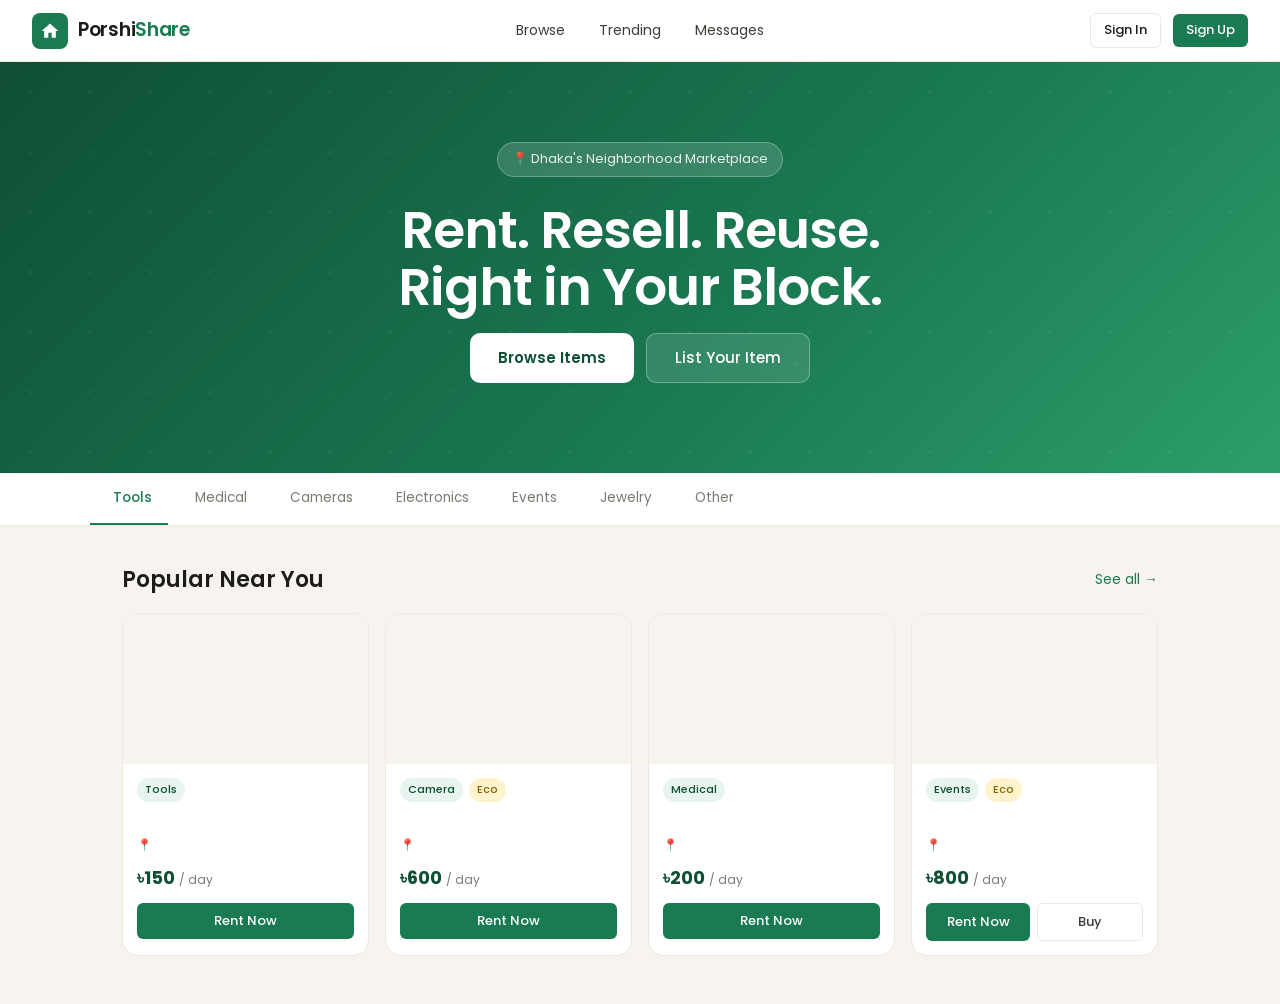
==== index.html @ 2c0fa19a "Add font styles and improve HTML structure for better readability" ====
<!DOCTYPE html>
<html lang="en">
<head>
<meta charset="UTF-8">
<meta name="viewport" content="width=device-width, initial-scale=1.0">
<title>NeighborRent – Dhaka Rental & Resale Platform</title>
<link href="https://fonts.googleapis.com/css2?family=DM+Sans:ital,opsz,wght@0,9..40,300;0,9..40,400;0,9..40,500;0,9..40,600;1,9..40,300&family=Playfair+Display:wght@500;600&display=swap" rel="stylesheet">
<link rel="preconnect" href="https://fonts.googleapis.com">
<link rel="preconnect" href="https://fonts.gstatic.com" crossorigin>
<link href="https://fonts.googleapis.com/css2?family=Poppins:ital,wght@0,100;0,200;0,300;0,400;0,500;0,600;0,700;0,800;0,900;1,100;1,200;1,300;1,400;1,500;1,600;1,700;1,800;1,900&display=swap" rel="stylesheet">
<link rel="stylesheet" href="styles.css">
</head>
<body>
<nav class="topbar">
  <a href="index.html" class="logo">
    <div class="logo-icon">
      <svg viewBox="0 0 24 24"><path d="M10 20v-6h4v6h5v-8h3L12 3 2 12h3v8z"/></svg>
    </div>
    <span class="logo-text">Porshi<span>Share</span></span>
  </a>
  <div class="nav-links" id="nav-public">
    <a href="browse.html" class="nav-link">Browse</a>
    <a href="trending.html" class="nav-link">Trending</a>
    <a href="messages.html" class="nav-link">Messages</a>
  </div>
  <div class="nav-right" id="nav-right-public">
    <a href="signin.html" class="btn btn-outline btn-sm">Sign In</a>
    <a href="signup.html" class="btn btn-primary btn-sm">Sign Up</a>
  </div>
</nav>
<div id="page-home" class="page-section active">
  <!-- Hero -->
  <div class="hero">
    <div class="hero-badge">📍 Dhaka's Neighborhood Marketplace</div>
    <h1>Rent. Resell. Reuse.<br>Right in Your Block.</h1>
    
    <div class="hero-actions">
      <a href="browse.html" class="btn hero btn-white">Browse Items</a>
      <a href="signup.html" class="btn hero btn-ghost">List Your Item</a>
    </div>
  </div>

  <!-- Category Bar -->
  <div class="category-bar">
    <div class="inner">
      <div class="cat-pill active"><span class="icon"></span> Tools</div>
      <div class="cat-pill"><span class="icon"></span> Medical</div>
      <div class="cat-pill"><span class="icon"></span> Cameras</div>
      <div class="cat-pill"><span class="icon"></span> Electronics</div>
      <div class="cat-pill"><span class="icon"></span> Events</div>
      <div class="cat-pill"><span class="icon"></span> Jewelry</div>
      <div class="cat-pill"><span class="icon"></span> Other</div>
    </div>
  </div>

  <!-- Featured Items -->
  <div class="container u-inline-001">
    <div class="flex-between mb-2">
      <h2 class="u-inline-002">Popular Near You</h2>
      <a href="browse.html" class="text-green u-inline-003">See all →</a>
    </div>
    <div class="cards-grid">
      <div class="item-card" onclick="location.href='item-detail.html'">
        <div class="card-img"> <img src="./assets/machine.webp" alt=""> </div>
        <div class="card-body">
          <div class="card-meta"><span class="card-cat">Tools</span></div>
          <div class="card-name">Bosch Power Drill Set</div>
          <div class="card-block">📍 Dhanmondi Block 4</div>
          <div class="card-price">৳150 <span>/ day</span></div>
          <div class="card-actions">
            <button class="btn-rent">Rent Now</button>
          </div>
        </div>
      </div>
      <div class="item-card" onclick="location.href='item-detail.html'">
        <div class="card-img"> <img src="./assets/machine.webp" alt=""> </div>
        <div class="card-body">
          <div class="card-meta"><span class="card-cat">Camera</span><span class="eco-badge">Eco</span></div>
          <div class="card-name">Sony A7III + 50mm Lens</div>
          <div class="card-block">📍 Gulshan Block 2</div>
          <div class="card-price">৳600 <span>/ day</span></div>
          <div class="card-actions">
            <button class="btn-rent">Rent Now</button>
          </div>
        </div>
      </div>
      <div class="item-card" onclick="location.href='item-detail.html'">
        <div class="card-img"> <img src="./assets/machine.webp" alt=""> </div>
        <div class="card-body">
          <div class="card-meta"><span class="card-cat">Medical</span></div>
          <div class="card-name">Wheelchair (Foldable)</div>
          <div class="card-block">📍 Mirpur Block 10</div>
          <div class="card-price">৳200 <span>/ day</span></div>
          <div class="card-actions">
            <button class="btn-rent">Rent Now</button>
          </div>
        </div>
      </div>
      <div class="item-card" onclick="location.href='item-detail.html'">
        <div class="card-img"> <img src="./assets/machine.webp" alt=""> </div>
        <div class="card-body">
          <div class="card-meta"><span class="card-cat">Events</span><span class="eco-badge"> Eco</span></div>
          <div class="card-name">Projector + Screen 120"</div>
          <div class="card-block">📍 Uttara Sector 7</div>
          <div class="card-price">৳800 <span>/ day</span></div>
          <div class="card-actions">
            <button class="btn-rent">Rent Now</button>
            <button class="btn-buy">Buy</button>
          </div>
        </div>
      </div>
    </div>

    <!-- Eco Banner -->

  </div>


</div>

<!-- ══════════════════════════════════════════
     PAGE: BROWSE
══════════════════════════════════════════ -->
<script src="scripts.js"></script>
</body>
</html>
---- styles.css ----
:root {
  --green: #1a7a52;
  --green-light: #e8f5ef;
  --green-mid: #2d9e6a;
  --green-dark: #0f4f34;
  --amber: #e8a020;
  --amber-light: #fef6e4;
  --coral: #e55a38;
  --sand: #f7f4ef;
  --sand-dark: #ede8e0;
  --ink: #1c1c1a;
  --ink-mid: #3d3d38;
  --ink-muted: #7a7a72;
  --ink-faint: #b5b5ac;
  --white: #ffffff;
  --radius: 10px;
  --radius-sm: 6px;
  --radius-lg: 16px;
  --shadow: 0 2px 12px rgba(0, 0, 0, 0.07);
  --shadow-md: 0 4px 24px rgba(0, 0, 0, 0.10);
}

* {
  box-sizing: border-box;
  margin: 0;
  padding: 0;
  font-family: "Poppins", sans-serif;
}

body {
  background: var(--sand);
  color: var(--ink);
  font-size: 15px;
  line-height: 1.6;
}

/* Navigation and global header */
.topbar {
  background: var(--white);
  border-bottom: 1px solid var(--sand-dark);
  padding: 0 2rem;
  height: 62px;
  display: flex;
  align-items: center;
  justify-content: space-between;
  position: sticky;
  top: 0;
  z-index: 100;
}

.logo {
  display: flex;
  align-items: center;
  gap: 10px;
  text-decoration: none;
}

.logo-icon {
  width: 36px;
  height: 36px;
  background: var(--green);
  border-radius: 8px;
  display: flex;
  align-items: center;
  justify-content: center;
}

.logo-icon svg {
  width: 20px;
  height: 20px;
  fill: white;
}

.logo-text {
  font-size: 19px;
  font-weight: 600;
  color: var(--ink);
  letter-spacing: -0.3px;
}

.logo-text span {
  color: var(--green);
}

.nav-links {
  display: flex;
  align-items: center;
  gap: 6px;
}

.nav-link {
  padding: 7px 14px;
  border-radius: var(--radius-sm);
  font-size: 14px;
  color: var(--ink-mid);
  text-decoration: none;
  transition: all 0.15s;
  font-weight: 400;
}

.nav-link:hover {
  background: var(--sand);
  color: var(--ink);
}

.nav-link.active {
  color: var(--green);
  font-weight: 500;
}

.nav-badge {
  position: relative;
  display: flex;
  align-items: center;
  justify-content: center;
  width: 38px;
  height: 38px;
  border-radius: 50%;
  border: 1px solid var(--sand-dark);
  cursor: pointer;
  transition: background 0.15s;
}

.nav-badge:hover {
  background: var(--sand);
}

.nav-badge .dot {
  position: absolute;
  top: 7px;
  right: 7px;
  width: 8px;
  height: 8px;
  border-radius: 50%;
  background: var(--coral);
  border: 2px solid white;
}

.nav-right {
  display: flex;
  align-items: center;
  gap: 12px;
}

.btn {
  display: inline-flex;
  align-items: center;
  gap: 7px;
  padding: 9px 18px;
  border-radius: var(--radius-sm);
  font-size: 14px;
  font-weight: 500;
  cursor: pointer;
  transition: all 0.15s;
  text-decoration: none;
  border: none;
}

.btn-primary {
  background: var(--green);
  color: white;
}

.btn-primary:hover {
  background: var(--green-dark);
}

.btn-outline {
  background: transparent;
  color: var(--ink);
  border: 1px solid var(--sand-dark);
}

.btn-outline:hover {
  background: var(--sand);
}

.btn-sm {
  padding: 6px 13px;
  font-size: 13px;
}

.btn-amber {
  background: var(--amber);
  color: white;
}

.btn-amber:hover {
  opacity: 0.9;
}

.avatar {
  width: 36px;
  height: 36px;
  border-radius: 50%;
  background: var(--green-light);
  color: var(--green-dark);
  font-weight: 600;
  font-size: 13px;
  display: flex;
  align-items: center;
  justify-content: center;
  cursor: pointer;
  border: 2px solid var(--green-light);
}

/* Page shell */
.page-section {
  display: block;
}

.container {
  max-width: 1100px;
  margin: 0 auto;
  padding: 0 2rem;
}

/* Home page hero */
.hero {
  background: linear-gradient(135deg, #0f4f34 0%, #1a7a52 60%, #2d9e6a 100%);
  padding: 80px 2rem 90px;
  text-align: center;
  position: relative;
  overflow: hidden;
}

.hero::before {
  content: "";
  position: absolute;
  inset: 0;
  background: url("data:image/svg+xml,%3Csvg width='60' height='60' viewBox='0 0 60 60' xmlns='http://www.w3.org/2000/svg'%3E%3Ccircle cx='30' cy='30' r='1.5' fill='%23ffffff' fill-opacity='0.06'/%3E%3C/svg%3E");
}

.hero-badge {
  display: inline-flex;
  align-items: center;
  gap: 7px;
  background: rgba(255, 255, 255, 0.15);
  border: 1px solid rgba(255, 255, 255, 0.25);
  color: rgba(255, 255, 255, 0.9);
  padding: 6px 14px;
  border-radius: 99px;
  font-size: 13px;
  margin-bottom: 24px;
}

.hero h1 {
  font-size: 52px;
  font-weight: 600;
  color: white;
  line-height: 1.1;
  margin-bottom: 18px;
  letter-spacing: -1px;
}

.hero h1 em {
  font-style: italic;
  color: #a8dfc7;
}

.hero p {
  font-size: 17px;
  color: rgba(255, 255, 255, 0.75);
  max-width: 500px;
  margin: 0 auto 36px;
  font-weight: 300;
}

.hero-actions {
  display: flex;
  gap: 12px;
  justify-content: center;
  flex-wrap: wrap;
}

.hero .btn-white {
  background: white;
  color: var(--green-dark);
  font-weight: 600;
  padding: 12px 28px;
  font-size: 15px;
  border-radius: var(--radius);
}

.hero .btn-white:hover {
  background: var(--green-light);
}

.hero .btn-ghost {
  background: rgba(255, 255, 255, 0.12);
  color: white;
  border: 1px solid rgba(255, 255, 255, 0.3);
  padding: 12px 28px;
  font-size: 15px;
  border-radius: var(--radius);
}

.hero-stats {
  display: flex;
  gap: 40px;
  justify-content: center;
  margin-top: 56px;
  padding-top: 36px;
  border-top: 1px solid rgba(255, 255, 255, 0.15);
}

.hero-stat {
  text-align: center;
}

.hero-stat .num {
  font-size: 28px;
  font-weight: 600;
  color: white;
}

.hero-stat .lbl {
  font-size: 13px;
  color: rgba(255, 255, 255, 0.6);
  margin-top: 3px;
}

/* Category navigation */
.category-bar {
  background: var(--white);
  border-bottom: 1px solid var(--sand-dark);
  padding: 0 2rem;
}

.category-bar .inner {
  max-width: 1100px;
  margin: 0 auto;
  display: flex;
  gap: 4px;
  overflow-x: auto;
}

.cat-pill {
  display: flex;
  align-items: center;
  gap: 7px;
  padding: 14px 16px;
  white-space: nowrap;
  cursor: pointer;
  font-size: 13.5px;
  color: var(--ink-muted);
  border-bottom: 2px solid transparent;
  transition: all 0.15s;
  font-weight: 400;
}

.cat-pill:hover {
  color: var(--ink);
}

.cat-pill.active {
  color: var(--green);
  border-bottom-color: var(--green);
  font-weight: 500;
}

.cat-pill .icon {
  font-size: 16px;
}

/* Browse and item grids */
.browse-layout {
  display: flex;
  gap: 24px;
  padding: 32px 0;
}

.filter-sidebar {
  width: 220px;
  flex-shrink: 0;
  background: var(--white);
  border-radius: var(--radius-lg);
  border: 1px solid var(--sand-dark);
  padding: 20px;
  height: -moz-fit-content;
  height: fit-content;
}

.filter-sidebar h3 {
  font-size: 13px;
  font-weight: 600;
  text-transform: uppercase;
  letter-spacing: 0.8px;
  color: var(--ink-muted);
  margin-bottom: 14px;
}

.filter-group {
  margin-bottom: 22px;
}

.filter-group label {
  display: flex;
  align-items: center;
  gap: 9px;
  padding: 6px 0;
  font-size: 14px;
  color: var(--ink-mid);
  cursor: pointer;
}

.filter-group label input[type=checkbox] {
  accent-color: var(--green);
  width: 15px;
  height: 15px;
}

.filter-group label input[type=radio] {
  accent-color: var(--green);
  width: 15px;
  height: 15px;
}

.items-grid {
  flex: 1;
}

.search-bar {
  display: flex;
  gap: 10px;
  margin-bottom: 20px;
}

.search-input {
  flex: 1;
  padding: 11px 16px;
  border-radius: var(--radius-sm);
  border: 1px solid var(--sand-dark);
  font-size: 14px;
  background: var(--white);
  color: var(--ink);
  outline: none;
  transition: border 0.15s;
}

.search-input:focus {
  border-color: var(--green);
}

.cards-grid {
  display: grid;
  grid-template-columns: repeat(auto-fill, minmax(200px, 1fr));
  gap: 16px;
}

.item-card {
  background: var(--white);
  border-radius: var(--radius-lg);
  border: 1px solid var(--sand-dark);
  overflow: hidden;
  transition: box-shadow 0.2s, transform 0.15s;
  cursor: pointer;
}

.item-card:hover {
  box-shadow: var(--shadow-md);
  transform: translateY(-2px);
}

.card-img {
  width: 100%;
  height: 150px;
  -o-object-fit: cover;
     object-fit: cover;
  background: var(--sand);
  display: flex;
  align-items: center;
  justify-content: center;
  font-size: 40px;
}
.card-img img {
  width: 100%;
}

.card-body {
  padding: 14px;
}

.card-meta {
  display: flex;
  align-items: center;
  gap: 6px;
  margin-bottom: 6px;
}

.card-cat {
  font-size: 11px;
  background: var(--green-light);
  color: var(--green-dark);
  padding: 3px 8px;
  border-radius: 99px;
  font-weight: 500;
}

.eco-badge {
  font-size: 11px;
  background: #fff3cd;
  color: #856404;
  padding: 3px 8px;
  border-radius: 99px;
  font-weight: 500;
}

.card-name {
  font-weight: 600;
  font-size: 14.5px;
  margin-bottom: 4px;
  color: #fff;
}

.card-block {
  font-size: 12px;
  color: #fff;
  display: flex;
  align-items: center;
  gap: 4px;
  margin-bottom: 10px;
}

.card-price {
  font-size: 18px;
  font-weight: 700;
  color: var(--green-dark);
}

.card-price span {
  font-size: 12px;
  font-weight: 400;
  color: var(--ink-muted);
}

.card-actions {
  display: flex;
  gap: 7px;
  margin-top: 10px;
}

.btn-rent {
  flex: 1;
  background: var(--green);
  color: white;
  border: none;
  padding: 8px;
  border-radius: var(--radius-sm);
  font-size: 13px;
  font-weight: 500;
  cursor: pointer;
  transition: background 0.15s;
}

.btn-rent:hover {
  background: var(--green-dark);
}

.btn-buy {
  flex: 1;
  background: transparent;
  color: var(--ink-mid);
  border: 1px solid var(--sand-dark);
  padding: 8px;
  border-radius: var(--radius-sm);
  font-size: 13px;
  font-weight: 500;
  cursor: pointer;
  transition: background 0.15s;
}

.btn-buy:hover {
  background: var(--sand);
}

/* Authentication pages */
.auth-wrapper {
  min-height: calc(100vh - 62px);
  display: flex;
  align-items: center;
  justify-content: center;
  background: var(--sand);
  padding: 40px 2rem;
}

.auth-card {
  background: var(--white);
  border-radius: var(--radius-lg);
  border: 1px solid var(--sand-dark);
  padding: 40px 44px;
  width: 100%;
  max-width: 440px;
  box-shadow: var(--shadow);
}

.auth-logo {
  display: flex;
  align-items: center;
  gap: 10px;
  margin-bottom: 28px;
}

.auth-title {
  font-size: 26px;
  font-weight: 600;
  margin-bottom: 6px;
}

.auth-sub {
  font-size: 14px;
  color: var(--ink-muted);
  margin-bottom: 28px;
}

.form-group {
  margin-bottom: 16px;
}

.form-label {
  display: block;
  font-size: 13px;
  font-weight: 500;
  color: var(--ink-mid);
  margin-bottom: 6px;
}

.form-input {
  width: 100%;
  padding: 11px 14px;
  border-radius: var(--radius-sm);
  border: 1px solid var(--sand-dark);
  font-size: 14px;
  color: var(--ink);
  background: var(--white);
  outline: none;
  transition: border 0.15s;
}

.form-input:focus {
  border-color: var(--green);
  box-shadow: 0 0 0 3px rgba(26, 122, 82, 0.1);
}

.form-select {
  width: 100%;
  padding: 11px 14px;
  border-radius: var(--radius-sm);
  border: 1px solid var(--sand-dark);
  font-size: 14px;
  color: var(--ink);
  background: var(--white);
  outline: none;
  cursor: pointer;
}

.form-row {
  display: grid;
  grid-template-columns: 1fr 1fr;
  gap: 12px;
}

.form-hint {
  font-size: 12px;
  color: var(--ink-muted);
  margin-top: 5px;
}

.divider {
  height: 1px;
  background: var(--sand-dark);
  margin: 20px 0;
  position: relative;
}

.divider::after {
  content: "or";
  position: absolute;
  top: -10px;
  left: 50%;
  transform: translateX(-50%);
  background: white;
  padding: 0 10px;
  font-size: 12px;
  color: var(--ink-faint);
}

.auth-link {
  font-size: 14px;
  color: var(--ink-muted);
  text-align: center;
  margin-top: 18px;
}

.auth-link a {
  color: var(--green);
  text-decoration: none;
  font-weight: 500;
}

.btn-full {
  width: 100%;
  justify-content: center;
  padding: 12px;
  font-size: 15px;
  border-radius: var(--radius-sm);
}

/* Dashboard shell */
.dashboard-layout {
  display: flex;
  min-height: calc(100vh - 62px);
}

.sidebar {
  width: 220px;
  flex-shrink: 0;
  background: var(--white);
  border-right: 1px solid var(--sand-dark);
  padding: 24px 12px;
}

.sidebar-user {
  padding: 4px 8px 20px;
  border-bottom: 1px solid var(--sand-dark);
  margin-bottom: 16px;
}

.sidebar-user .u-name {
  font-weight: 600;
  font-size: 14.5px;
  color: var(--ink);
}

.sidebar-user .u-block {
  font-size: 12px;
  color: var(--ink-muted);
  margin-top: 2px;
}

.sidebar-user .u-avatar {
  width: 42px;
  height: 42px;
  border-radius: 50%;
  background: var(--green-light);
  color: var(--green-dark);
  font-weight: 700;
  font-size: 15px;
  display: flex;
  align-items: center;
  justify-content: center;
  margin-bottom: 10px;
}

.sidebar-nav a {
  display: flex;
  align-items: center;
  gap: 10px;
  padding: 9px 12px;
  border-radius: var(--radius-sm);
  font-size: 13.5px;
  color: var(--ink-mid);
  text-decoration: none;
  transition: all 0.15s;
  margin-bottom: 2px;
}

.sidebar-nav a .icon {
  font-size: 16px;
  width: 20px;
  text-align: center;
}

.sidebar-nav a:hover {
  background: var(--sand);
  color: var(--ink);
}

.sidebar-nav a.active {
  background: var(--green-light);
  color: var(--green-dark);
  font-weight: 500;
}

.sidebar-nav a.logout {
  color: var(--coral);
  margin-top: 16px;
}

.sidebar-nav a.logout:hover {
  background: #fdf0ed;
}

.dash-main {
  flex: 1;
  padding: 32px;
  background: var(--sand);
  overflow-y: auto;
}

.dash-welcome {
  font-size: 24px;
  font-weight: 600;
  color: var(--ink);
  margin-bottom: 4px;
}

.dash-sub {
  font-size: 14px;
  color: var(--ink-muted);
  margin-bottom: 28px;
}

.stat-grid {
  display: grid;
  grid-template-columns: repeat(auto-fill, minmax(180px, 1fr));
  gap: 14px;
  margin-bottom: 28px;
}

.stat-card {
  background: var(--white);
  border-radius: var(--radius-lg);
  border: 1px solid var(--sand-dark);
  padding: 20px;
}

.stat-card .stat-label {
  font-size: 12px;
  color: var(--ink-muted);
  font-weight: 500;
  text-transform: uppercase;
  letter-spacing: 0.6px;
  margin-bottom: 8px;
}

.stat-card .stat-num {
  font-size: 30px;
  font-weight: 700;
  color: var(--ink);
}

.stat-card .stat-sub {
  font-size: 12px;
  color: var(--green);
  margin-top: 4px;
}

.stat-card.accent {
  background: var(--green);
  border-color: var(--green);
}

.stat-card.accent .stat-label {
  color: rgba(255, 255, 255, 0.7);
}

.stat-card.accent .stat-num {
  color: white;
}

.stat-card.accent .stat-sub {
  color: rgba(255, 255, 255, 0.75);
}

.section-title {
  font-size: 15px;
  font-weight: 600;
  color: var(--ink);
  margin-bottom: 14px;
}

.dash-grid {
  display: grid;
  grid-template-columns: 1fr 1fr;
  gap: 20px;
}

.dash-card {
  background: var(--white);
  border-radius: var(--radius-lg);
  border: 1px solid var(--sand-dark);
  padding: 20px;
}

.activity-item {
  display: flex;
  align-items: flex-start;
  gap: 12px;
  padding: 10px 0;
  border-bottom: 1px solid var(--sand-dark);
}

.activity-item:last-child {
  border-bottom: none;
}

.activity-dot {
  width: 8px;
  height: 8px;
  border-radius: 50%;
  margin-top: 7px;
  flex-shrink: 0;
}

.activity-dot.green {
  background: var(--green);
}

.activity-dot.amber {
  background: var(--amber);
}

.activity-dot.coral {
  background: var(--coral);
}

.activity-text {
  font-size: 13.5px;
  color: var(--ink-mid);
  flex: 1;
}

.activity-time {
  font-size: 12px;
  color: var(--ink-faint);
  margin-top: 2px;
}

/* My items table */
.table-card {
  background: var(--white);
  border-radius: var(--radius-lg);
  border: 1px solid var(--sand-dark);
  overflow: hidden;
}

.table-header {
  padding: 18px 20px;
  border-bottom: 1px solid var(--sand-dark);
  display: flex;
  align-items: center;
  justify-content: space-between;
}

.table-header h2 {
  font-size: 16px;
  font-weight: 600;
}

table {
  width: 100%;
  border-collapse: collapse;
}

th {
  font-size: 12px;
  font-weight: 600;
  text-transform: uppercase;
  letter-spacing: 0.6px;
  color: var(--ink-muted);
  padding: 12px 16px;
  text-align: left;
  border-bottom: 1px solid var(--sand-dark);
  background: var(--sand);
}

td {
  padding: 14px 16px;
  font-size: 14px;
  color: var(--ink-mid);
  border-bottom: 1px solid var(--sand-dark);
  vertical-align: middle;
}

tr:last-child td {
  border-bottom: none;
}

tr:hover td {
  background: var(--sand);
}

.status-pill {
  display: inline-block;
  padding: 3px 10px;
  border-radius: 99px;
  font-size: 12px;
  font-weight: 500;
}

.s-available {
  background: var(--green-light);
  color: var(--green-dark);
}

.s-rented {
  background: #fff3cd;
  color: #856404;
}

.s-sold {
  background: #fdecea;
  color: #a93226;
}

.s-pending {
  background: #e8f4fd;
  color: #1a5276;
}

.action-link {
  color: var(--green);
  font-size: 13px;
  cursor: pointer;
  font-weight: 500;
  text-decoration: none;
}

.action-link.del {
  color: var(--coral);
}

.thumb {
  width: 44px;
  height: 44px;
  border-radius: var(--radius-sm);
  background: var(--sand-dark);
  display: flex;
  align-items: center;
  justify-content: center;
  font-size: 22px;
}

/* Item detail page */
.detail-layout {
  display: grid;
  grid-template-columns: 1.1fr 0.9fr;
  gap: 28px;
  padding: 32px 0;
}

.gallery {
  border-radius: var(--radius-lg);
  overflow: hidden;
  border: 1px solid var(--sand-dark);
}

.gallery-main {
  height: 320px;
  background: var(--sand);
  display: flex;
  align-items: center;
  justify-content: center;
  font-size: 90px;
}

.gallery-thumbs {
  display: flex;
  gap: 8px;
  padding: 10px;
  background: var(--white);
}

.gallery-thumb {
  width: 56px;
  height: 56px;
  border-radius: var(--radius-sm);
  background: var(--sand-dark);
  display: flex;
  align-items: center;
  justify-content: center;
  font-size: 24px;
  cursor: pointer;
  border: 2px solid transparent;
}
.gallery-thumb img {
  width: 100%;
}

.gallery-thumb.active {
  border-color: var(--green);
}

.detail-info {
  background: var(--white);
  border-radius: var(--radius-lg);
  border: 1px solid var(--sand-dark);
  padding: 24px;
}

.detail-cats {
  display: flex;
  gap: 7px;
  margin-bottom: 12px;
}

.detail-name {
  font-size: 26px;
  font-weight: 600;
  color: var(--ink);
  margin-bottom: 8px;
  line-height: 1.2;
}

.detail-price {
  font-size: 26px;
  font-weight: 700;
  color: var(--green-dark);
  margin-bottom: 4px;
}

.detail-price span {
  font-size: 14px;
  font-weight: 400;
  color: var(--ink-muted);
}

.detail-seller {
  display: flex;
  align-items: center;
  gap: 10px;
  padding: 14px 0;
  border-top: 1px solid var(--sand-dark);
  border-bottom: 1px solid var(--sand-dark);
  margin: 16px 0;
}

.seller-avatar {
  width: 38px;
  height: 38px;
  border-radius: 50%;
  background: var(--green-light);
  color: var(--green-dark);
  font-weight: 600;
  font-size: 13px;
  display: flex;
  align-items: center;
  justify-content: center;
}

.seller-info .s-name {
  font-weight: 600;
  font-size: 14px;
  color: var(--ink);
}

.seller-info .s-rating {
  font-size: 12px;
  color: var(--ink-muted);
}

.stars {
  color: var(--amber);
  font-size: 13px;
}

.delivery-box {
  background: var(--green-light);
  border-radius: var(--radius-sm);
  padding: 10px 14px;
  display: flex;
  align-items: center;
  gap: 10px;
  margin-bottom: 16px;
  font-size: 13.5px;
}

.delivery-box .icon {
  font-size: 20px;
}

.delivery-box .label {
  font-weight: 500;
  color: var(--green-dark);
}

.detail-desc {
  font-size: 14px;
  color: var(--ink-muted);
  line-height: 1.7;
  margin-bottom: 18px;
}

.condition-badge {
  display: inline-flex;
  align-items: center;
  gap: 5px;
  font-size: 13px;
  padding: 4px 10px;
  background: var(--sand);
  border-radius: 99px;
  color: var(--ink-mid);
  margin-bottom: 14px;
}

.detail-actions {
  display: flex;
  gap: 10px;
}

.detail-actions .btn {
  flex: 1;
  justify-content: center;
  padding: 13px;
  font-size: 15px;
  border-radius: var(--radius-sm);
}

/* Add listing form */
.listing-card {
  background: var(--white);
  border-radius: var(--radius-lg);
  border: 1px solid var(--sand-dark);
  padding: 28px 32px;
}

.listing-card h2 {
  font-size: 22px;
  font-weight: 600;
  margin-bottom: 4px;
}

.listing-card .sub {
  font-size: 14px;
  color: var(--ink-muted);
  margin-bottom: 28px;
}

.upload-zone {
  border: 2px dashed var(--sand-dark);
  border-radius: var(--radius);
  padding: 32px;
  text-align: center;
  cursor: pointer;
  transition: border 0.15s;
  margin-bottom: 16px;
}

.upload-zone:hover {
  border-color: var(--green);
  background: var(--green-light);
}

.upload-icon {
  font-size: 32px;
  margin-bottom: 8px;
}

.upload-zone p {
  font-size: 14px;
  color: var(--ink-muted);
}

.upload-zone strong {
  color: var(--green);
}

.type-toggle {
  display: flex;
  gap: 0;
  border: 1px solid var(--sand-dark);
  border-radius: var(--radius-sm);
  overflow: hidden;
}

.type-opt {
  flex: 1;
  padding: 10px;
  text-align: center;
  font-size: 14px;
  cursor: pointer;
  background: white;
  color: var(--ink-mid);
  transition: all 0.15s;
  font-weight: 400;
}

.type-opt.active {
  background: var(--green);
  color: white;
  font-weight: 500;
}

.eco-check {
  display: flex;
  align-items: center;
  gap: 10px;
  padding: 14px;
  background: var(--green-light);
  border-radius: var(--radius-sm);
  border: 1px solid rgba(26, 122, 82, 0.2);
}

.eco-check label {
  font-size: 14px;
  color: var(--green-dark);
  font-weight: 500;
  cursor: pointer;
}

.eco-check input {
  accent-color: var(--green);
  width: 17px;
  height: 17px;
}

/* Messages layout */
.msg-layout {
  display: flex;
  height: calc(100vh - 62px - 64px);
  border: 1px solid var(--sand-dark);
  border-radius: var(--radius-lg);
  overflow: hidden;
  background: var(--white);
}

.msg-sidebar {
  width: 280px;
  border-right: 1px solid var(--sand-dark);
  display: flex;
  flex-direction: column;
}

.msg-sidebar-head {
  padding: 16px;
  border-bottom: 1px solid var(--sand-dark);
  font-weight: 600;
  font-size: 15px;
}

.convo-list {
  overflow-y: auto;
  flex: 1;
}

.convo-item {
  display: flex;
  align-items: center;
  gap: 12px;
  padding: 14px 16px;
  cursor: pointer;
  border-bottom: 1px solid var(--sand-dark);
  transition: background 0.12s;
}

.convo-item:hover {
  background: var(--sand);
}

.convo-item.active {
  background: var(--green-light);
}

.convo-av {
  width: 40px;
  height: 40px;
  border-radius: 50%;
  background: var(--sand-dark);
  display: flex;
  align-items: center;
  justify-content: center;
  font-weight: 600;
  font-size: 14px;
  color: var(--ink-mid);
  flex-shrink: 0;
}

.convo-info {
  flex: 1;
  min-width: 0;
}

.convo-name {
  font-weight: 500;
  font-size: 14px;
  color: var(--ink);
}

.convo-preview {
  font-size: 12.5px;
  color: var(--ink-muted);
  white-space: nowrap;
  overflow: hidden;
  text-overflow: ellipsis;
}

.convo-meta {
  text-align: right;
}

.convo-time {
  font-size: 11px;
  color: var(--ink-faint);
}

.convo-unread {
  width: 18px;
  height: 18px;
  border-radius: 50%;
  background: var(--green);
  color: white;
  font-size: 10px;
  font-weight: 700;
  display: flex;
  align-items: center;
  justify-content: center;
  margin-top: 4px;
  margin-left: auto;
}

.msg-main {
  flex: 1;
  display: flex;
  flex-direction: column;
}

.msg-main-head {
  padding: 14px 20px;
  border-bottom: 1px solid var(--sand-dark);
  display: flex;
  align-items: center;
  gap: 12px;
}

.msg-main-head .title {
  font-weight: 600;
  font-size: 15px;
}

.msg-main-head .sub {
  font-size: 12px;
  color: var(--ink-muted);
}

.msg-body {
  flex: 1;
  overflow-y: auto;
  padding: 20px;
  display: flex;
  flex-direction: column;
  gap: 14px;
  background: var(--sand);
}

.msg-bubble-row {
  display: flex;
  gap: 10px;
}

.msg-bubble-row.me {
  flex-direction: row-reverse;
}

.bubble {
  max-width: 68%;
  padding: 10px 14px;
  border-radius: 14px;
  font-size: 14px;
  line-height: 1.5;
}

.bubble.them {
  background: var(--white);
  color: var(--ink);
  border-bottom-left-radius: 4px;
  border: 1px solid var(--sand-dark);
}

.bubble.me {
  background: var(--green);
  color: white;
  border-bottom-right-radius: 4px;
}

.bubble-time {
  font-size: 11px;
  color: var(--ink-faint);
  margin-top: 4px;
  text-align: right;
}

.bubble.me .bubble-time {
  color: rgba(255, 255, 255, 0.65);
}

.msg-input-bar {
  padding: 14px 20px;
  border-top: 1px solid var(--sand-dark);
  display: flex;
  gap: 10px;
  align-items: center;
  background: var(--white);
}

.msg-input {
  flex: 1;
  padding: 10px 14px;
  border-radius: 99px;
  border: 1px solid var(--sand-dark);
  font-size: 14px;
  background: var(--sand);
  outline: none;
}

.msg-input:focus {
  border-color: var(--green);
  background: white;
}

.send-btn {
  width: 40px;
  height: 40px;
  border-radius: 50%;
  background: var(--green);
  border: none;
  cursor: pointer;
  display: flex;
  align-items: center;
  justify-content: center;
}

.send-btn svg {
  fill: white;
  width: 17px;
  height: 17px;
}

/* Trending page */
.trending-hero {
  background: linear-gradient(135deg, #0f4f34, #1a7a52);
  border-radius: var(--radius-lg);
  padding: 32px;
  margin-bottom: 24px;
  color: white;
  display: flex;
  align-items: center;
  justify-content: space-between;
}

.trending-hero h2 {
  font-size: 28px;
  font-weight: 600;
  margin-bottom: 8px;
}

.trending-hero p {
  font-size: 14px;
  opacity: 0.75;
  max-width: 400px;
}

.leaf-icon {
  font-size: 64px;
  opacity: 0.3;
}

.filter-tabs {
  display: flex;
  gap: 8px;
  margin-bottom: 20px;
  flex-wrap: wrap;
}

.filter-tab {
  padding: 7px 16px;
  border-radius: 99px;
  font-size: 13.5px;
  cursor: pointer;
  border: 1px solid var(--sand-dark);
  background: var(--white);
  color: var(--ink-mid);
  transition: all 0.15s;
}

.filter-tab.active {
  background: var(--green);
  color: white;
  border-color: var(--green);
  font-weight: 500;
}

/* Rentals page */
.rental-card-item {
  background: var(--white);
  border-radius: var(--radius-lg);
  border: 1px solid var(--sand-dark);
  padding: 18px 20px;
  display: flex;
  align-items: center;
  gap: 16px;
  margin-bottom: 12px;
}

.rental-thumb {
  width: 60px;
  height: 60px;
  border-radius: var(--radius-sm);
  background: var(--sand);
  display: flex;
  align-items: center;
  justify-content: center;
  font-size: 28px;
  flex-shrink: 0;
}

.rental-info {
  flex: 1;
}

.rental-name {
  font-weight: 600;
  font-size: 15px;
  color: var(--ink);
  margin-bottom: 3px;
}

.rental-meta {
  font-size: 13px;
  color: var(--ink-muted);
}

.rental-actions {
  display: flex;
  gap: 8px;
  align-items: center;
}

.rental-cost {
  font-weight: 700;
  font-size: 16px;
  color: var(--green-dark);
  text-align: right;
}

.rental-cost span {
  display: block;
  font-size: 11px;
  font-weight: 400;
  color: var(--ink-faint);
}

/* Shared page headers */
.page-header {
  background: var(--white);
  border-bottom: 1px solid var(--sand-dark);
  padding: 20px 2rem;
  margin-bottom: 0;
}

.page-header h1 {
  font-size: 22px;
  font-weight: 600;
}

.page-header p {
  font-size: 13.5px;
  color: var(--ink-muted);
  margin-top: 3px;
}

.page-header .breadcrumb {
  font-size: 12.5px;
  color: var(--ink-faint);
  margin-bottom: 6px;
}

.page-header .breadcrumb a {
  color: var(--green);
  text-decoration: none;
}

/* Footer */
footer {
  background: var(--ink);
  color: rgba(255, 255, 255, 0.55);
  text-align: center;
  padding: 20px;
  font-size: 13px;
}

footer a {
  color: rgba(255, 255, 255, 0.7);
  text-decoration: none;
  margin: 0 10px;
}

footer a:hover {
  color: white;
}

/* Signup progress indicator */
.step-indicator {
  display: flex;
  align-items: center;
  gap: 0;
  margin-bottom: 28px;
}

.step {
  display: flex;
  align-items: center;
}

.step-num {
  width: 28px;
  height: 28px;
  border-radius: 50%;
  border: 2px solid var(--sand-dark);
  display: flex;
  align-items: center;
  justify-content: center;
  font-size: 12px;
  font-weight: 600;
  color: var(--ink-faint);
}

.step.done .step-num {
  background: var(--green);
  border-color: var(--green);
  color: white;
}

.step.active .step-num {
  border-color: var(--green);
  color: var(--green);
}

.step-line {
  flex: 1;
  height: 2px;
  background: var(--sand-dark);
}

.step.done + .step-line {
  background: var(--green);
}

/* Utilities */
.tag {
  display: inline-block;
  font-size: 12px;
  background: var(--sand-dark);
  color: var(--ink-mid);
  padding: 3px 9px;
  border-radius: 99px;
}

.alert-box {
  background: var(--amber-light);
  border: 1px solid var(--amber);
  border-radius: var(--radius-sm);
  padding: 12px 16px;
  font-size: 13.5px;
  color: #7d5a00;
  display: flex;
  gap: 10px;
  align-items: flex-start;
  margin-bottom: 16px;
}

.alert-box .icon {
  font-size: 16px;
  margin-top: 1px;
}

.text-muted {
  color: var(--ink-muted);
}

.text-green {
  color: var(--green);
}

.fw-6 {
  font-weight: 600;
}

.mt-1 {
  margin-top: 8px;
}

.mt-2 {
  margin-top: 16px;
}

.mt-3 {
  margin-top: 24px;
}

.mb-1 {
  margin-bottom: 8px;
}

.mb-2 {
  margin-bottom: 16px;
}

.mb-3 {
  margin-bottom: 24px;
}

.flex-between {
  display: flex;
  align-items: center;
  justify-content: space-between;
}

/* Utilities generated from former inline style attributes. */
.u-inline-001 {
  padding-top: 36px;
  padding-bottom: 48px;
}

.u-inline-002 {
  font-size: 22px;
  font-weight: 600;
}

.u-inline-003 {
  font-size: 14px;
  text-decoration: none;
}

.u-inline-004 {
  background: linear-gradient(135deg, #0f4f34, #1a7a52);
  border-radius: var(--radius-lg);
  padding: 28px 32px;
  margin-top: 36px;
  display: flex;
  align-items: center;
  justify-content: space-between;
  flex-wrap: wrap;
  gap: 16px;
}

.u-inline-005 {
  font-size: 13px;
  color: rgba(255, 255, 255, 0.6);
  margin-bottom: 6px;
  font-weight: 500;
  text-transform: uppercase;
  letter-spacing: 0.7px;
}

.u-inline-006 {
  font-size: 22px;
  font-weight: 600;
  color: white;
  margin-bottom: 8px;
}

.u-inline-007 {
  font-size: 14px;
  color: rgba(255, 255, 255, 0.7);
  max-width: 420px;
}

.u-inline-008 {
  background: white;
  color: #0f4f34;
  font-weight: 600;
  padding: 12px 24px;
  border-radius: var(--radius-sm);
}

.u-inline-009 {
  display: flex;
  align-items: center;
  justify-content: space-between;
  margin-bottom: 14px;
}

.u-inline-010 {
  font-size: 14px;
  color: var(--ink-muted);
}

.u-inline-011 {
  color: var(--ink);
}

.u-inline-012 {
  font-size: 13px;
  padding: 6px 10px;
  border: 1px solid var(--sand-dark);
  border-radius: var(--radius-sm);
  background: white;
  color: var(--ink);
}

.u-inline-013 {
  color: var(--green);
  font-weight: 500;
}

.u-inline-014 {
  flex: 1;
}

.u-inline-015 {
  margin-top: 40px;
}

.u-inline-016 {
  font-size: 14px;
  color: var(--ink-mid);
  line-height: 1.7;
}

.u-inline-017 {
  margin-top: 12px;
  display: flex;
  gap: 8px;
  flex-wrap: wrap;
}

.u-inline-018 {
  font-size: 13px;
  color: var(--ink-muted);
  margin-top: 4px;
}

.u-inline-019 {
  margin-left: auto;
}

.u-inline-020 {
  font-size: 12px;
  color: var(--green);
}

.u-inline-021 {
  margin-bottom: 16px;
}

.u-inline-022 {
  font-size: 13px;
  font-weight: 500;
  color: var(--ink-mid);
  margin-bottom: 8px;
}

.u-inline-023 {
  display: flex;
  gap: 10px;
}

.u-inline-024 {
  font-size: 12px;
  color: var(--ink-muted);
}

.u-inline-025 {
  margin-top: 4px;
}

.u-inline-026 {
  background: var(--sand);
  padding: 10px 14px;
  border-radius: var(--radius-sm);
  margin-top: 10px;
  font-size: 14px;
  color: var(--ink-mid);
}

.u-inline-027 {
  color: var(--green-dark);
  font-size: 16px;
}

.u-inline-028 {
  color: var(--ink-faint);
}

.u-inline-029 {
  font-size: 17px;
}

.u-inline-030 {
  display: flex;
  align-items: center;
  justify-content: space-between;
  margin-bottom: 20px;
}

.u-inline-031 {
  display: flex;
  align-items: center;
  gap: 8px;
  font-size: 14px;
  color: var(--ink-mid);
  cursor: pointer;
}

.u-inline-032 {
  accent-color: var(--green);
}

.u-inline-033 {
  font-size: 14px;
  color: var(--green);
  text-decoration: none;
}

.u-inline-034 {
  display: none;
}

.u-inline-035 {
  margin-top: 14px;
}

.u-inline-036 {
  background: var(--coral);
  color: white;
  font-size: 10px;
  padding: 2px 6px;
  border-radius: 99px;
  margin-left: auto;
}

.u-inline-037 {
  border-top: 1px solid var(--sand-dark);
  margin: 12px 0;
}

.u-inline-038 {
  color: var(--amber);
}

.u-inline-039 {
  color: var(--coral);
}

.u-inline-040 {
  display: grid;
  grid-template-columns: 1fr 1fr;
  gap: 10px;
  margin-bottom: 16px;
}

.u-inline-041 {
  justify-content: center;
}

.u-inline-042 {
  margin-top: 16px;
}

.u-inline-043 {
  background: var(--green-light);
  border-radius: var(--radius-sm);
  padding: 12px 16px;
}

.u-inline-044 {
  font-weight: 600;
  color: var(--green-dark);
}

.u-inline-045 {
  font-size: 13px;
  color: var(--green);
  margin-top: 3px;
}

.u-inline-046 {
  font-size: 13px;
  color: var(--ink-muted);
  margin-top: 6px;
}

.u-inline-047 {
  width: 220px;
}

.u-inline-048 {
  display: flex;
  align-items: center;
  gap: 10px;
}

.u-inline-049 {
  font-size: 13px;
  color: var(--ink-faint);
}

.u-inline-050 {
  margin-bottom: 20px;
}

.u-inline-051 {
  margin-top: 5px;
  font-size: 12px;
}

.u-inline-052 {
  resize: vertical;
}

.u-inline-053 {
  background: var(--sand);
  color: var(--ink-muted);
}

.u-inline-054 {
  display: flex;
  gap: 10px;
  margin-top: 8px;
}

.u-inline-055 {
  flex: 1;
  justify-content: center;
  padding: 13px;
}

.u-inline-056 {
  padding: 0;
  overflow: hidden;
}

.u-inline-057 {
  height: calc(100vh - 62px - 36px);
  margin: 18px;
  border-radius: var(--radius-lg);
}

.u-inline-058 {
  background: var(--coral);
  color: white;
  font-size: 11px;
  padding: 2px 7px;
  border-radius: 99px;
  font-weight: 600;
}

.u-inline-059 {
  background: var(--green-light);
  color: var(--green-dark);
}

.u-inline-060 {
  background: #fff3cd;
  color: #7d5a00;
}

.u-inline-061 {
  width: 32px;
  height: 32px;
  font-size: 12px;
  background: var(--green-light);
  color: var(--green-dark);
}

.u-inline-062 {
  padding-top: 32px;
  padding-bottom: 48px;
}

.u-inline-063 {
  margin-bottom: 4px;
}

.u-inline-064 {
  margin-top: 6px;
}

.u-inline-065 {
  margin-top: 8px;
  display: flex;
  gap: 8px;
  justify-content: flex-end;
}

.u-inline-066 {
  color: var(--coral);
  border-color: var(--coral);
}

.u-inline-067 {
  background: #d1f0e0;
  color: #155724;
}

.u-inline-068 {
  margin-top: 8px;
  display: flex;
  justify-content: flex-end;
}

.u-inline-069 {
  color: var(--ink-muted);
  text-decoration: line-through;
}/*# sourceMappingURL=styles.css.map */
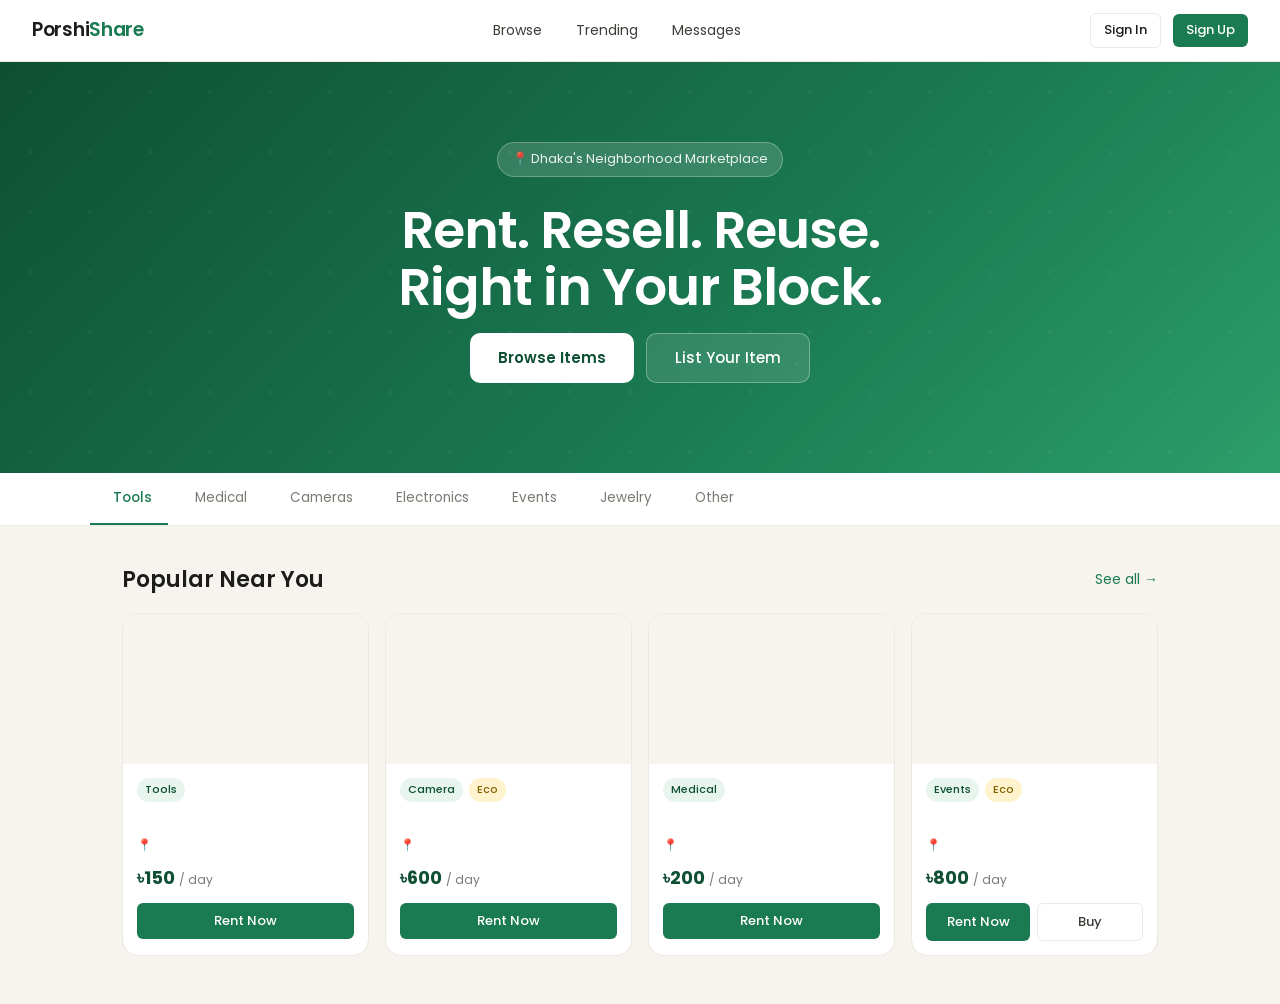
==== commit 51f76b69: "logo updated" ====
--- a/index.html
+++ b/index.html
@@ -13,9 +13,6 @@
 <body>
 <nav class="topbar">
   <a href="index.html" class="logo">
-    <div class="logo-icon">
-      <svg viewBox="0 0 24 24"><path d="M10 20v-6h4v6h5v-8h3L12 3 2 12h3v8z"/></svg>
-    </div>
     <span class="logo-text">Porshi<span>Share</span></span>
   </a>
   <div class="nav-links" id="nav-public">
